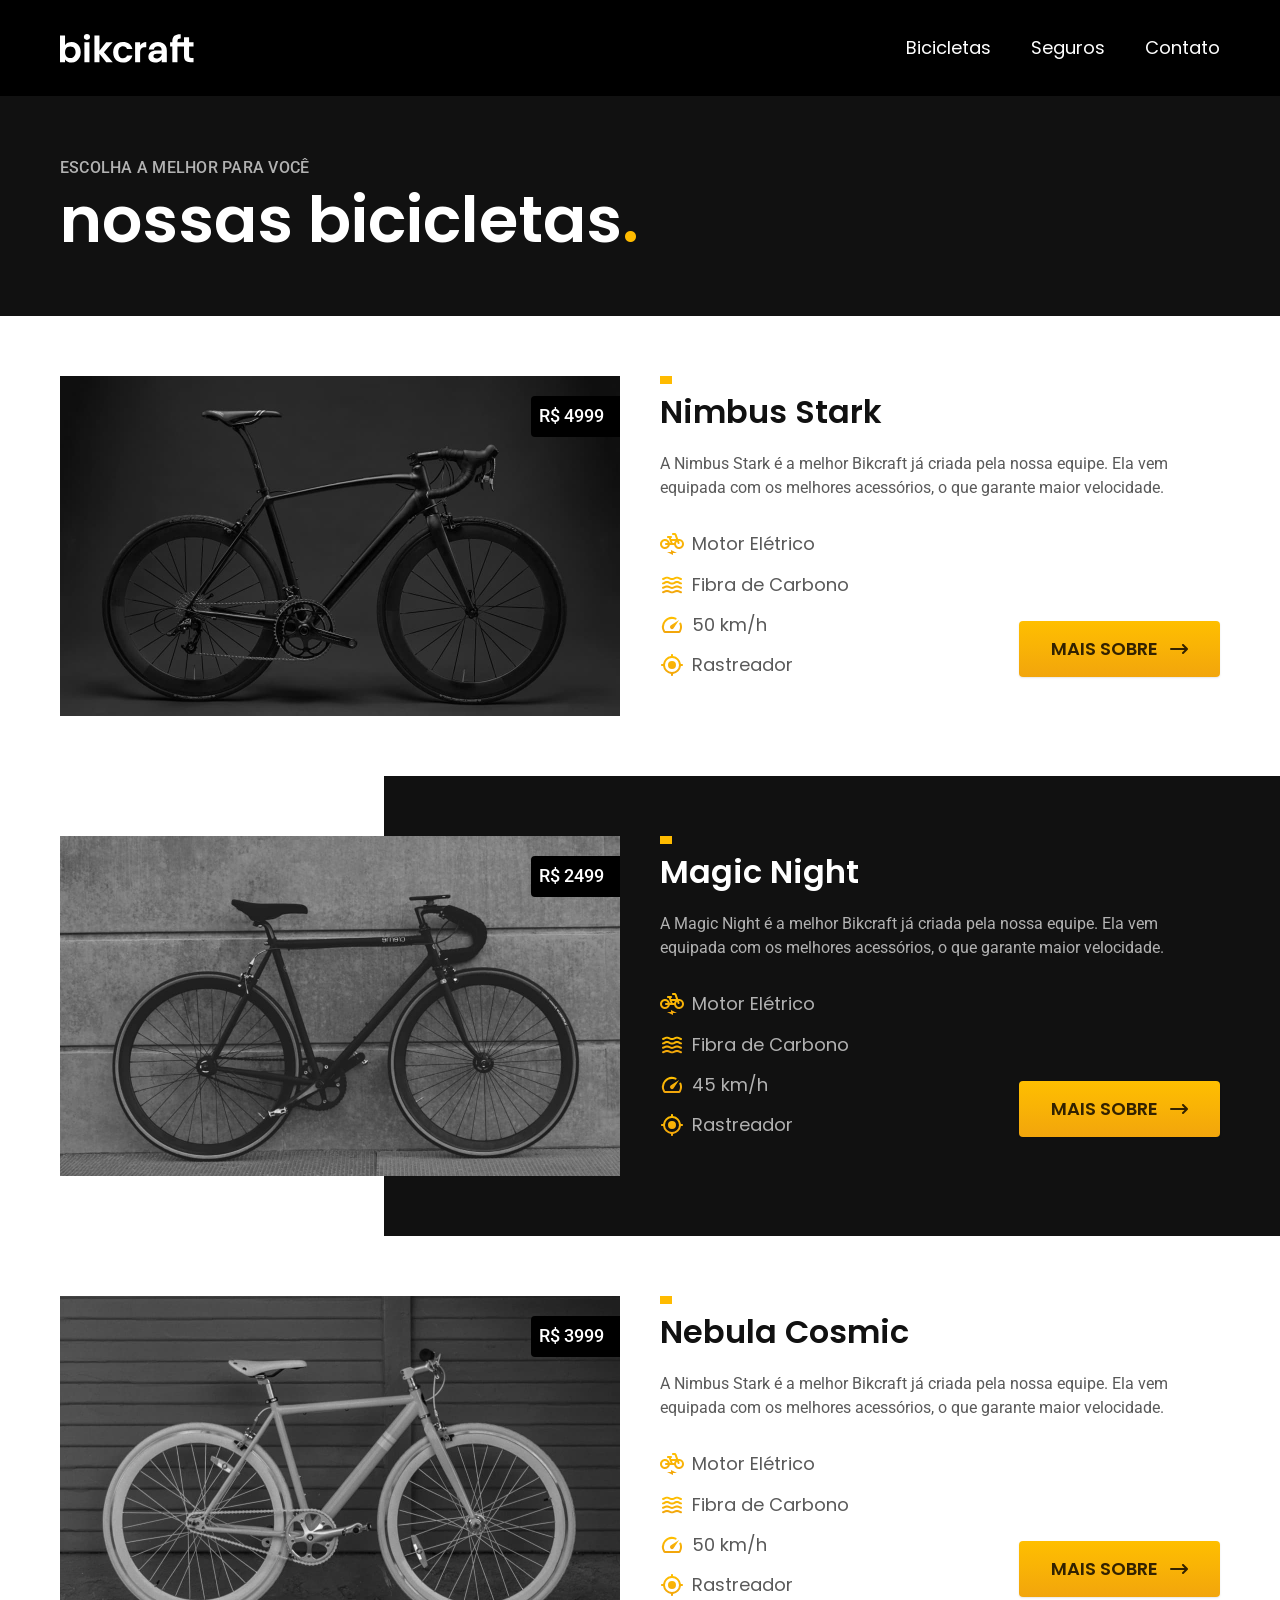
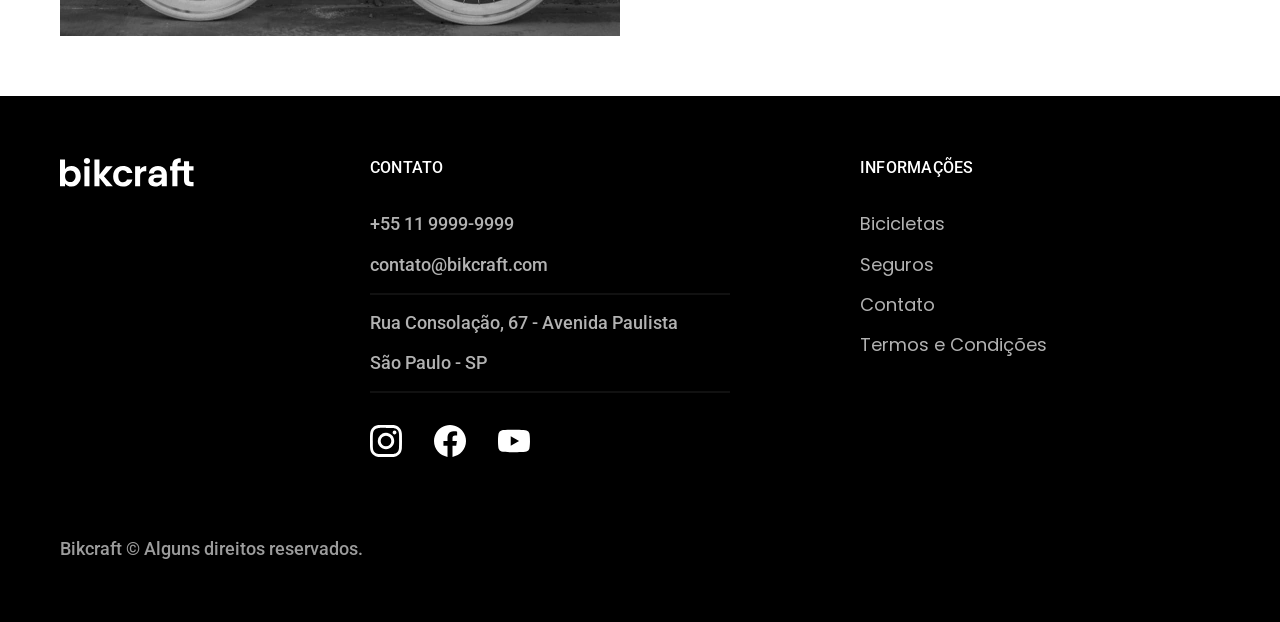
==== bicicletas.html @ 23bcf4ee "Parte da tela bicicletas" ====
<!DOCTYPE html>
<html lang="pt-br">
<head>
    <meta charset="UTF-8">
    <meta name="viewport" content="width=device-width, initial-scale=1.0">

    <title>Bicicletas | Bikcraft - Bicicletas Elétricas</title>
    <meta name="description" content="Bicicletas">    

    <link rel="stylesheet" href="./css/style.css">

    <link rel="preconnect" href="https://fonts.googleapis.com">
    <link rel="preconnect" href="https://fonts.gstatic.com" crossorigin>
    <link href="https://fonts.googleapis.com/css2?family=Merriweather:ital,opsz,wght@0,18..144,300..900;1,18..144,300..900&family=Poppins:wght@400;600&family=Roboto:ital@0;1&display=swap" rel="stylesheet">
</head>

<body id="bicicletas">
    <header class="header-bg">
    <div class="header container">
        <a href="./">
            <img src="./img/bikcraft.svg" alt="Bikcraft">
        </a>
        <nav aria-label="primaria">
            <ul class="header-menu font-1-m cor-0">
                <li><a href="./bicicletas.html">Bicicletas</a></li>
                <li><a href="./seguros.html">Seguros</a></li>
                <li><a href="./contato.html">Contato</a></li>
            </ul>
        </nav>
    </div>
    </header>

    <main>
        <div class="titulo-bg">
            <div class="titulo container">
                <p class="font-2-l-b cor-5">Escolha a melhor para você</p>
                <h1 class="font-1-xxl cor-0">nossas bicicletas<span class="cor-p1">.</span></h1>
            </div>
        </div>

            <div class="bicicletas container">
                <div class="bicicletas-imagem">
                    <img src="./img/bicicletas/nimbus.jpg" alt="bicicleta preta">
                    <span class="font-2-m cor-0">R$ 4999</span>
                </div>

                <div class="bicicletas-conteudo">
                    <h2 class="font-1-xl">Nimbus Stark</h2>
                    <p class="font-2-s cor-8">A Nimbus Stark é a melhor Bikcraft já criada pela nossa equipe. Ela vem equipada com os melhores acessórios, o que garante maior velocidade.</p>
                    <ul class="font-1-m cor-8">
                        <li><img src="./img/icones/eletrica.svg" alt="">
                            Motor Elétrico
                        </li>
                        <li><img src="./img/icones/carbono.svg" alt="">
                            Fibra de Carbono 
                        </li>
                        <li><img src="./img/icones/velocidade.svg" alt="">
                            50 km/h
                        </li>
                        <li><img src="./img/icones/rastreador.svg" alt="">
                            Rastreador
                        </li>
                    </ul>
                    <a class="botao seta" href="./bicicletas/nimbus.html">Mais Sobre</a>
                </div>
            </div>

            <div class="bicicletas-bg">
            <div class="bicicletas container">
                <div class="bicicletas-imagem">
                    <img src="./img/bicicletas/magic.jpg" alt="bicicleta preta">
                    <span class="font-2-m cor-0">R$ 2499</span>
                </div>

                <div class="bicicletas-conteudo">
                    <h2 class="font-1-xl cor-0">Magic Night</h2>
                    <p class="font-2-s cor-5">A Magic Night é a melhor Bikcraft já criada pela nossa equipe. Ela vem equipada com os melhores acessórios, o que garante maior velocidade.</p>
                    <ul class="font-1-m cor-5">
                        <li><img src="./img/icones/eletrica.svg" alt="">
                            Motor Elétrico
                        </li>
                        <li><img src="./img/icones/carbono.svg" alt="">
                            Fibra de Carbono 
                        </li>
                        <li><img src="./img/icones/velocidade.svg" alt="">
                            45 km/h
                        </li>
                        <li><img src="./img/icones/rastreador.svg" alt="">
                            Rastreador
                        </li>
                    </ul>
                    <a class="botao seta" href="./bicicletas/Magic.html">Mais Sobre</a>
                </div>
            </div>
            </div>

            <div class="bicicletas container">
                <div class="bicicletas-imagem">
                    <img src="./img/bicicletas/nebula.jpg" alt="bicicleta preta">
                    <span class="font-2-m cor-0">R$ 3999</span>
                </div>

                <div class="bicicletas-conteudo">
                    <h2 class="font-1-xl">Nebula Cosmic</h2>
                    <p class="font-2-s cor-8">A Nimbus Stark é a melhor Bikcraft já criada pela nossa equipe. Ela vem equipada com os melhores acessórios, o que garante maior velocidade.</p>
                    <ul class="font-1-m cor-8">
                        <li><img src="./img/icones/eletrica.svg" alt="">
                            Motor Elétrico
                        </li>
                        <li><img src="./img/icones/carbono.svg" alt="">
                            Fibra de Carbono 
                        </li>
                        <li><img src="./img/icones/velocidade.svg" alt="">
                            50 km/h
                        </li>
                        <li><img src="./img/icones/rastreador.svg" alt="">
                            Rastreador
                        </li>
                    </ul>
                    <a class="botao seta" href="./bicicletas/nebula.html">Mais Sobre</a>
                </div>
            </div>
    </main>

    <footer class="footer-bg">
        <div class="footer container">
            <img src="./img/bikcraft.svg" alt="Bikcraft">
            <div class="footer-contato">
                <h3 class="font-2-l-b cor-0">Contato</h3>
                <ul class="font-2-m cor-5">
                    <li><a href="tel:+551199999999">+55 11 9999-9999</a></li>
                    <li><a href="mailto:contato@bikcraft.com">contato@bikcraft.com</a></li>
                    <li>Rua Consolação, 67 - Avenida Paulista</li>
                    <li>São Paulo - SP</li>
                </ul>
                <div class="footer-redes">
                    <a href="./"><img src="./img/redes/instagram.svg" alt="instagram"></a>
                    <a href="./"><img src="./img/redes/facebook.svg" alt="facebook"></a>
                    <a href="./"><img src="./img/redes/youtube.svg" alt="youtube"></a>
                </div>
            </div>
            <div class="footer-informacoes">
                <h3 class="font-2-l-b cor-0">Informações</h3>
                <nav>
                    <ul class="font-1-m cor-5">
                        <li><a href="./bicicletas.html">Bicicletas</a></li>
                        <li><a href="./seguros.html">Seguros</a></li>
                        <li><a href="./contato.html">Contato</a></li>
                        <li><a href="./termos.html">Termos e Condições</a></li>
                    </ul>
                </nav>
            </div>
            <p class="footer-copy font-2-m cor-6">Bikcraft © Alguns direitos reservados.</p>
        </div>
    </footer>

</body>
---- css/style.css ----
@import "./global/global.css";
@import "./utilidades/tipografia.css";
@import "./utilidades/cores.css";


@import "./global/header.css";
@import "./global/footer.css";

/*Componentes*/
@import "./utilidades/componentes.css";

/*Home*/
@import "./home/introducao.css";
@import "./home/tecnologia.css";
@import "./home/parceiros.css";
@import "./home/depoimento.css";

/*Bicicletas*/
@import "./bicicletas/bicicletas-lista.css";

/*Seguros*/
@import "./seguros/seguros.css";

/*Termos*/
@import "./termos/termos.css";

/*Bicicletas*/
@import "./bicicletas/bicicletas.css";
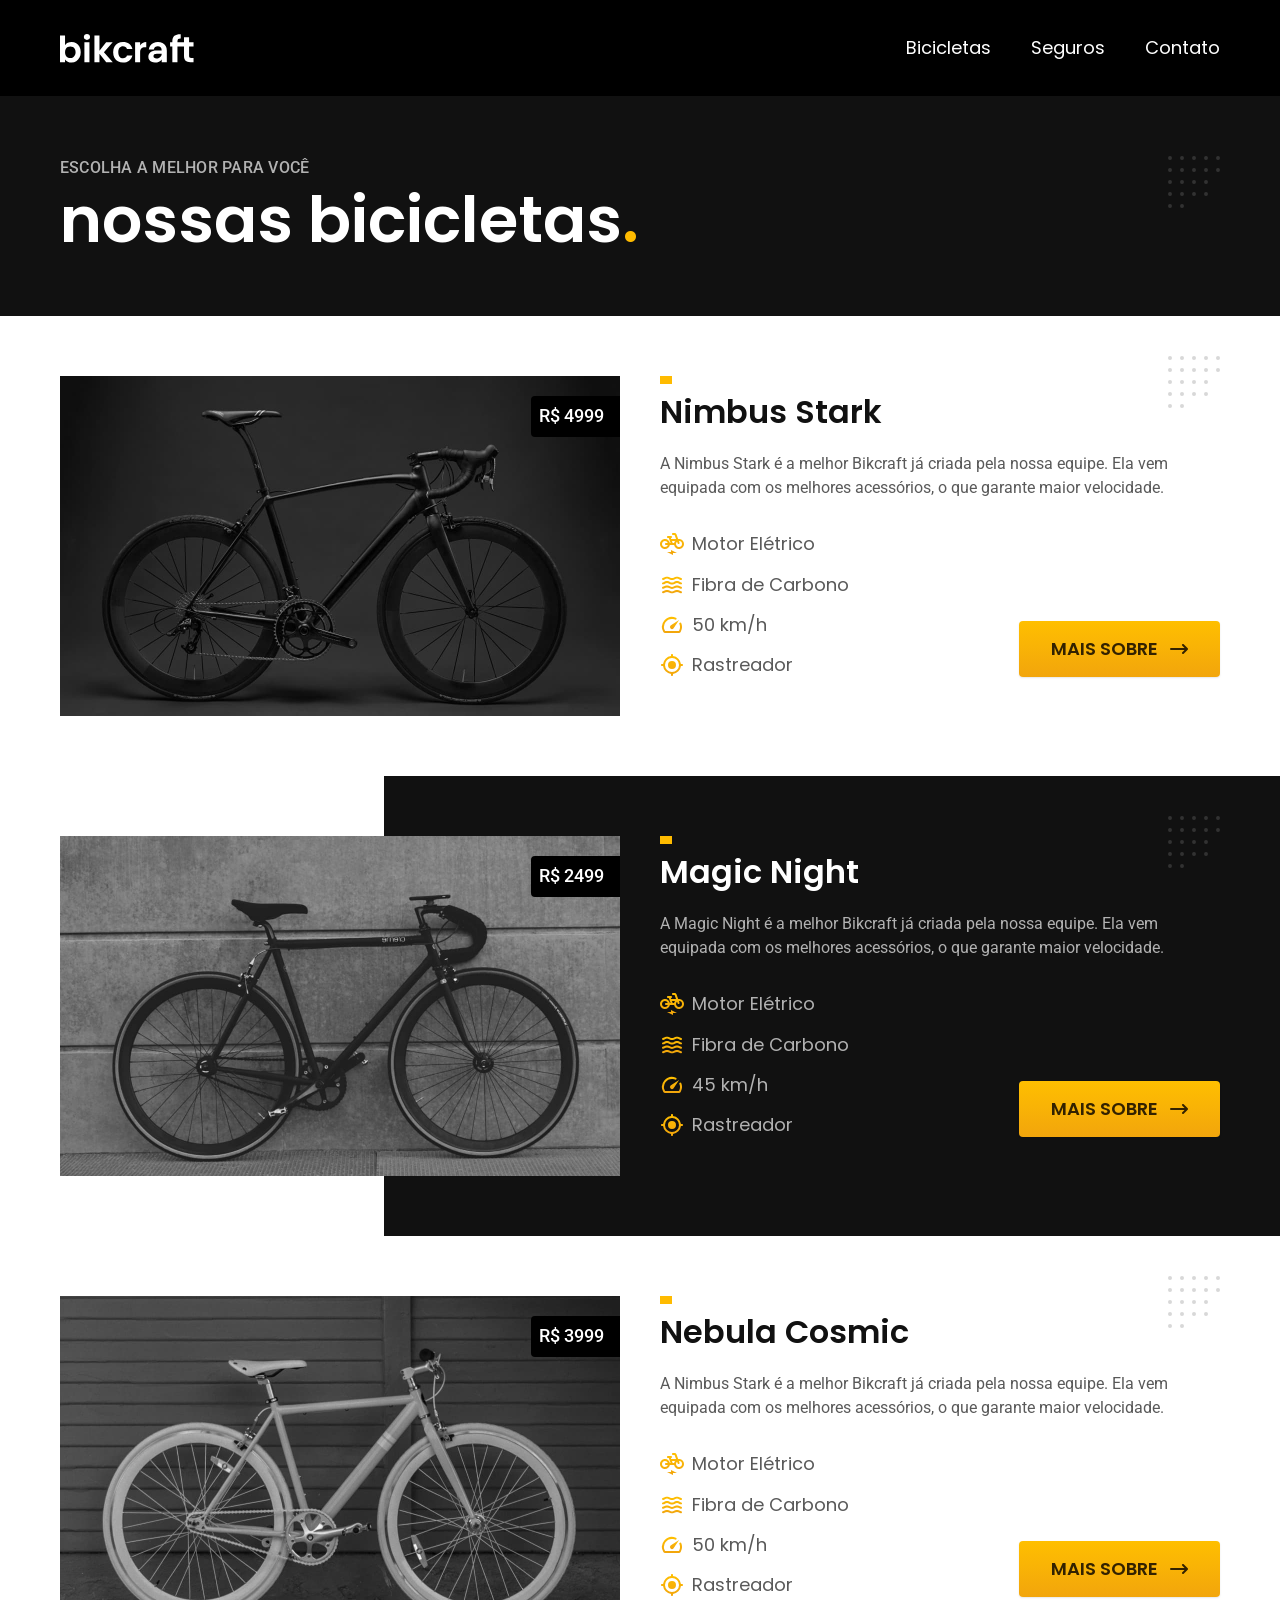
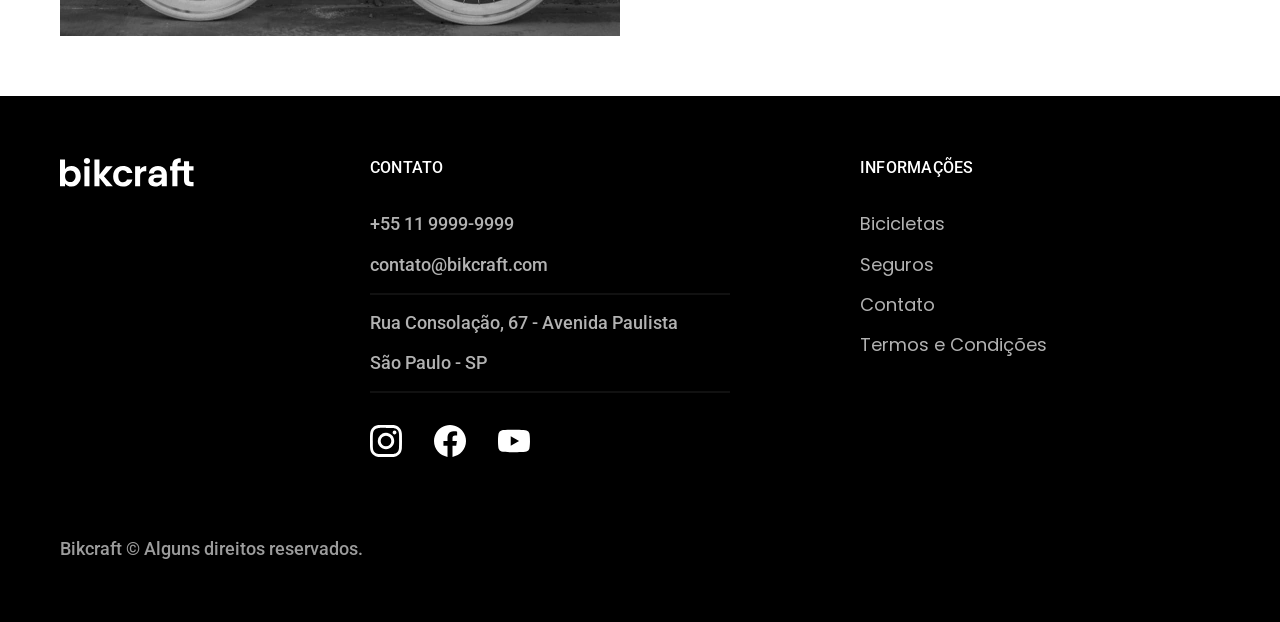
==== commit 83feaa7e: "otimizações" ====
--- a/bicicletas.html
+++ b/bicicletas.html
@@ -7,6 +7,7 @@
     <title>Bicicletas | Bikcraft - Bicicletas Elétricas</title>
     <meta name="description" content="Bicicletas">    
 
+    <link rel="preload" href="./css/style.css" as="style">
     <link rel="stylesheet" href="./css/style.css">
 
     <link rel="preconnect" href="https://fonts.googleapis.com">
@@ -18,7 +19,7 @@
     <header class="header-bg">
     <div class="header container">
         <a href="./">
-            <img src="./img/bikcraft.svg" alt="Bikcraft">
+            <img src="./img/bikcraft.svg" width="136" height="32" alt="Bikcraft">
         </a>
         <nav aria-label="primaria">
             <ul class="header-menu font-1-m cor-0">
@@ -40,7 +41,7 @@
 
             <div class="bicicletas container">
                 <div class="bicicletas-imagem">
-                    <img src="./img/bicicletas/nimbus.jpg" alt="bicicleta preta">
+                    <img src="./img/bicicletas/nimbus.jpg" width="1120" height="680" alt="bicicleta preta">
                     <span class="font-2-m cor-0">R$ 4999</span>
                 </div>
 
@@ -48,16 +49,16 @@
                     <h2 class="font-1-xl">Nimbus Stark</h2>
                     <p class="font-2-s cor-8">A Nimbus Stark é a melhor Bikcraft já criada pela nossa equipe. Ela vem equipada com os melhores acessórios, o que garante maior velocidade.</p>
                     <ul class="font-1-m cor-8">
-                        <li><img src="./img/icones/eletrica.svg" alt="">
+                        <li><img src="./img/icones/eletrica.svg" width="32" height="32" alt="">
                             Motor Elétrico
                         </li>
-                        <li><img src="./img/icones/carbono.svg" alt="">
+                        <li><img src="./img/icones/carbono.svg" width="32" height="32" alt="">
                             Fibra de Carbono 
                         </li>
-                        <li><img src="./img/icones/velocidade.svg" alt="">
+                        <li><img src="./img/icones/velocidade.svg" width="32" height="32" alt="">
                             50 km/h
                         </li>
-                        <li><img src="./img/icones/rastreador.svg" alt="">
+                        <li><img src="./img/icones/rastreador.svg" width="32" height="32" alt="">
                             Rastreador
                         </li>
                     </ul>
@@ -68,7 +69,7 @@
             <div class="bicicletas-bg">
             <div class="bicicletas container">
                 <div class="bicicletas-imagem">
-                    <img src="./img/bicicletas/magic.jpg" alt="bicicleta preta">
+                    <img src="./img/bicicletas/magic.jpg" width="1120" height="680" alt="bicicleta preta">
                     <span class="font-2-m cor-0">R$ 2499</span>
                 </div>
 
@@ -76,16 +77,16 @@
                     <h2 class="font-1-xl cor-0">Magic Night</h2>
                     <p class="font-2-s cor-5">A Magic Night é a melhor Bikcraft já criada pela nossa equipe. Ela vem equipada com os melhores acessórios, o que garante maior velocidade.</p>
                     <ul class="font-1-m cor-5">
-                        <li><img src="./img/icones/eletrica.svg" alt="">
+                        <li><img src="./img/icones/eletrica.svg" width="32" height="32" alt="">
                             Motor Elétrico
                         </li>
-                        <li><img src="./img/icones/carbono.svg" alt="">
+                        <li><img src="./img/icones/carbono.svg" width="32" height="32" alt="">
                             Fibra de Carbono 
                         </li>
-                        <li><img src="./img/icones/velocidade.svg" alt="">
+                        <li><img src="./img/icones/velocidade.svg" width="32" height="32" alt="">
                             45 km/h
                         </li>
-                        <li><img src="./img/icones/rastreador.svg" alt="">
+                        <li><img src="./img/icones/rastreador.svg" width="32" height="32" alt="">
                             Rastreador
                         </li>
                     </ul>
@@ -96,7 +97,7 @@
 
             <div class="bicicletas container">
                 <div class="bicicletas-imagem">
-                    <img src="./img/bicicletas/nebula.jpg" alt="bicicleta preta">
+                    <img src="./img/bicicletas/nebula.jpg" width="1120" height="680" alt="bicicleta preta">
                     <span class="font-2-m cor-0">R$ 3999</span>
                 </div>
 
@@ -104,16 +105,16 @@
                     <h2 class="font-1-xl">Nebula Cosmic</h2>
                     <p class="font-2-s cor-8">A Nimbus Stark é a melhor Bikcraft já criada pela nossa equipe. Ela vem equipada com os melhores acessórios, o que garante maior velocidade.</p>
                     <ul class="font-1-m cor-8">
-                        <li><img src="./img/icones/eletrica.svg" alt="">
+                        <li><img src="./img/icones/eletrica.svg" width="32" height="32" alt="">
                             Motor Elétrico
                         </li>
-                        <li><img src="./img/icones/carbono.svg" alt="">
+                        <li><img src="./img/icones/carbono.svg" width="32" height="32" alt="">
                             Fibra de Carbono 
                         </li>
-                        <li><img src="./img/icones/velocidade.svg" alt="">
+                        <li><img src="./img/icones/velocidade.svg" width="32" height="32" alt="">
                             50 km/h
                         </li>
-                        <li><img src="./img/icones/rastreador.svg" alt="">
+                        <li><img src="./img/icones/rastreador.svg" width="32" height="32" alt="">
                             Rastreador
                         </li>
                     </ul>
@@ -124,7 +125,7 @@
 
     <footer class="footer-bg">
         <div class="footer container">
-            <img src="./img/bikcraft.svg" alt="Bikcraft">
+            <img src="./img/bikcraft.svg" width="136" height="32" alt="Bikcraft">
             <div class="footer-contato">
                 <h3 class="font-2-l-b cor-0">Contato</h3>
                 <ul class="font-2-m cor-5">
@@ -134,9 +135,9 @@
                     <li>São Paulo - SP</li>
                 </ul>
                 <div class="footer-redes">
-                    <a href="./"><img src="./img/redes/instagram.svg" alt="instagram"></a>
-                    <a href="./"><img src="./img/redes/facebook.svg" alt="facebook"></a>
-                    <a href="./"><img src="./img/redes/youtube.svg" alt="youtube"></a>
+                    <a href="./"><img src="./img/redes/instagram.svg" width="32" height="32" alt="instagram"></a>
+                    <a href="./"><img src="./img/redes/facebook.svg" width="32" height="32" alt="facebook"></a>
+                    <a href="./"><img src="./img/redes/youtube.svg" width="32" height="32" alt="youtube"></a>
                 </div>
             </div>
             <div class="footer-informacoes">
--- a/css/style.css
+++ b/css/style.css
@@ -2,12 +2,13 @@
 @import "./utilidades/tipografia.css";
 @import "./utilidades/cores.css";
 
-
+/*Header e Footer*/
 @import "./global/header.css";
 @import "./global/footer.css";
 
 /*Componentes*/
 @import "./utilidades/componentes.css";
+@import "./utilidades/formulario.css";
 
 /*Home*/
 @import "./home/introducao.css";
@@ -15,14 +16,25 @@
 @import "./home/parceiros.css";
 @import "./home/depoimento.css";
 
-/*Bicicletas*/
+/*Bicicletas, Perguntas e Vantagens*/
 @import "./bicicletas/bicicletas-lista.css";
+@import "./bicicletas/bicicletas.css";
+
+/*Bicicleta*/
+@import "./bicicleta/bicicleta.css";
+@import "./bicicleta/seguro.css";
 
 /*Seguros*/
 @import "./seguros/seguros.css";
+@import "./seguros/perguntas.css";
+@import "./seguros/vantagens.css";
+
+/*Contato*/
+@import "./contato/contato.css";
+@import "./contato/lojas.css";
+
+/*Orçameno*/
+@import "./orcamento/orcamento.css";
 
 /*Termos*/
-@import "./termos/termos.css";
-
-/*Bicicletas*/
-@import "./bicicletas/bicicletas.css";+@import "./termos/termos.css";
--- a/css/style.css
+++ b/css/style.css
@@ -2,12 +2,13 @@
 @import "./utilidades/tipografia.css";
 @import "./utilidades/cores.css";
 
-
+/*Header e Footer*/
 @import "./global/header.css";
 @import "./global/footer.css";
 
 /*Componentes*/
 @import "./utilidades/componentes.css";
+@import "./utilidades/formulario.css";
 
 /*Home*/
 @import "./home/introducao.css";
@@ -15,14 +16,25 @@
 @import "./home/parceiros.css";
 @import "./home/depoimento.css";
 
-/*Bicicletas*/
+/*Bicicletas, Perguntas e Vantagens*/
 @import "./bicicletas/bicicletas-lista.css";
+@import "./bicicletas/bicicletas.css";
+
+/*Bicicleta*/
+@import "./bicicleta/bicicleta.css";
+@import "./bicicleta/seguro.css";
 
 /*Seguros*/
 @import "./seguros/seguros.css";
+@import "./seguros/perguntas.css";
+@import "./seguros/vantagens.css";
+
+/*Contato*/
+@import "./contato/contato.css";
+@import "./contato/lojas.css";
+
+/*Orçameno*/
+@import "./orcamento/orcamento.css";
 
 /*Termos*/
-@import "./termos/termos.css";
-
-/*Bicicletas*/
-@import "./bicicletas/bicicletas.css";+@import "./termos/termos.css";
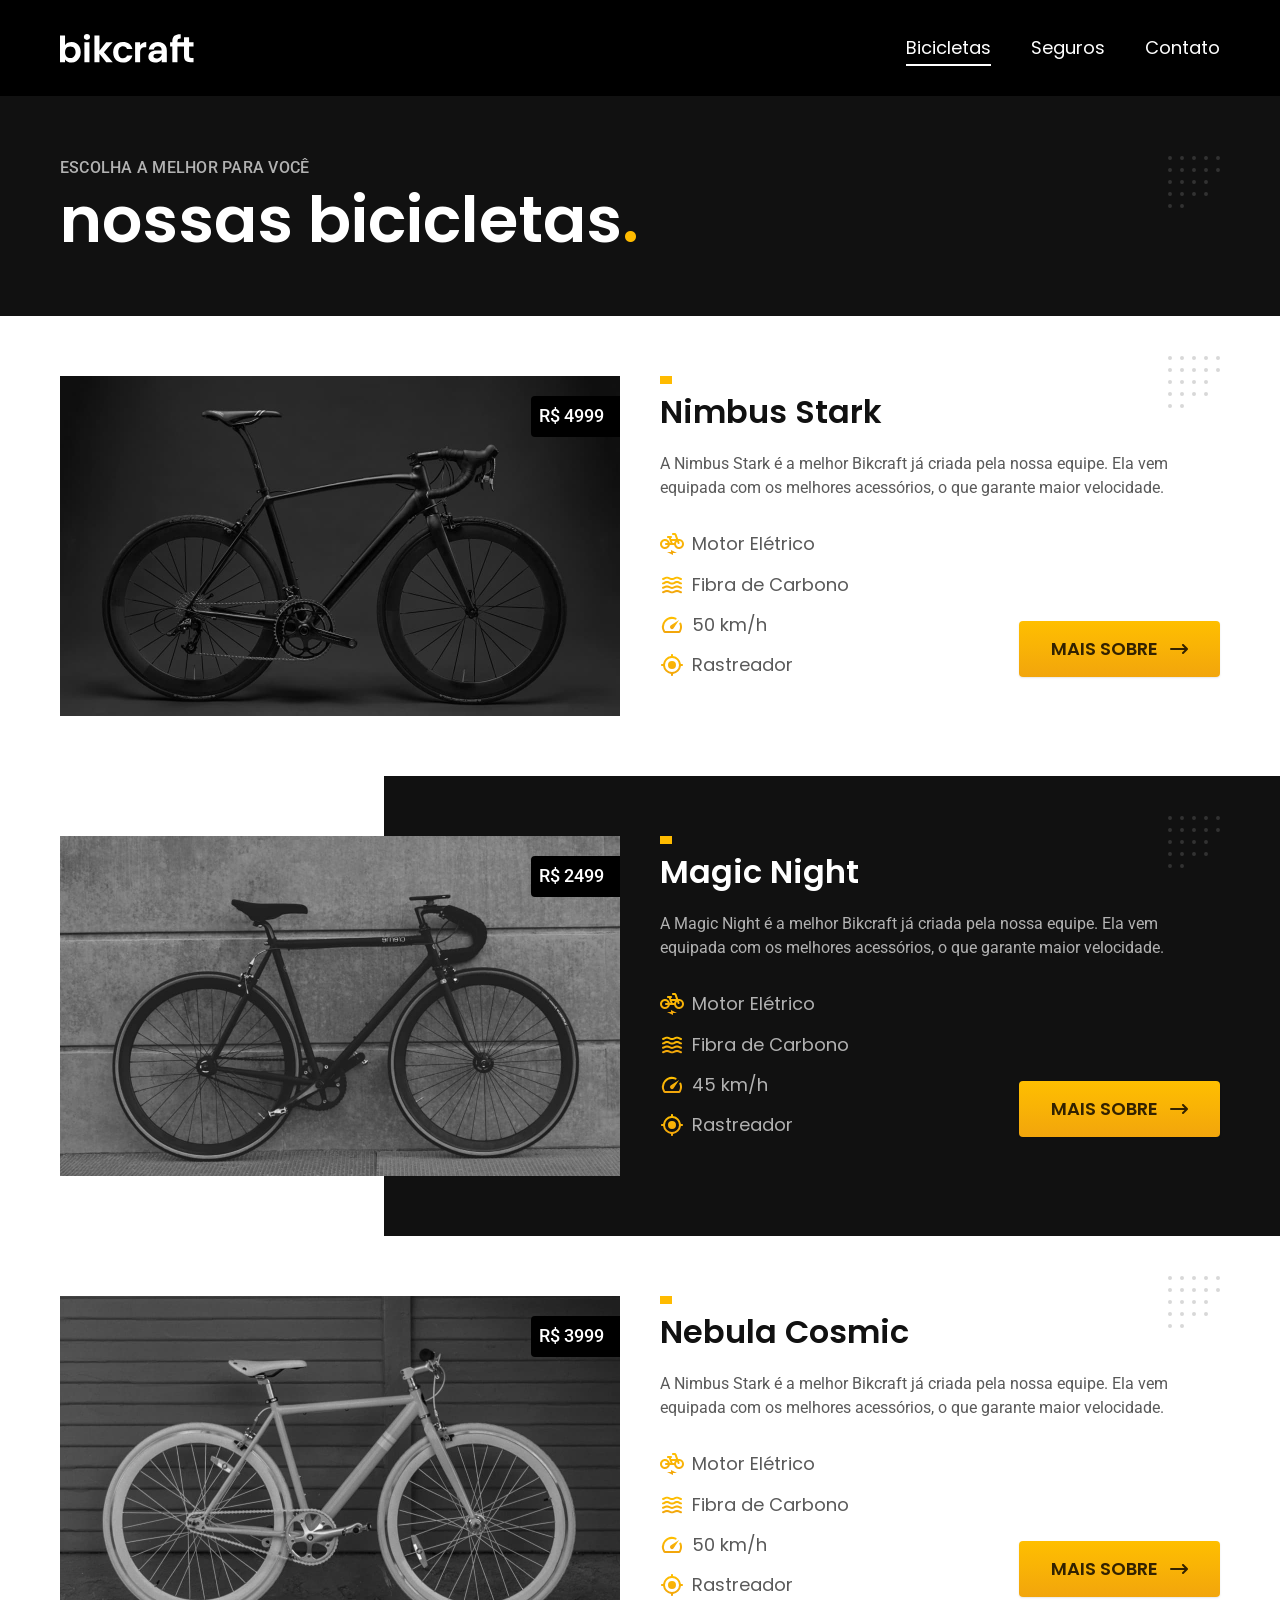
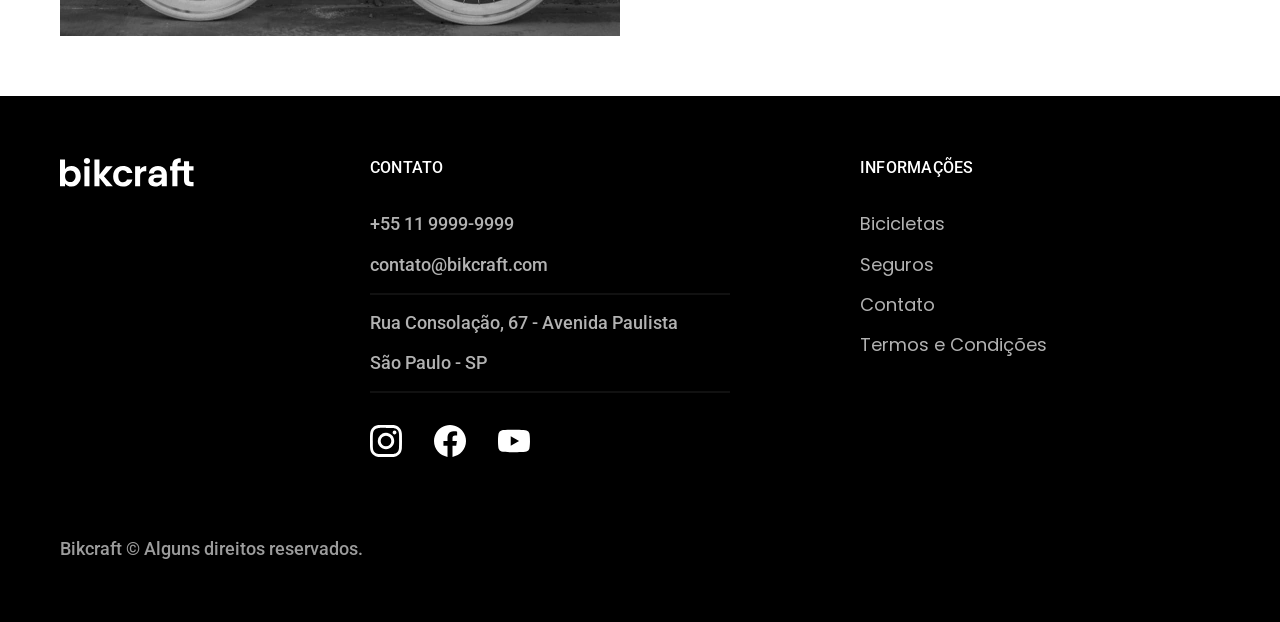
==== commit a494c222: "criei script para o menua ativo" ====
--- a/bicicletas.html
+++ b/bicicletas.html
@@ -155,4 +155,5 @@
         </div>
     </footer>
 
+    <script src="./js/script.js"></script>
 </body>
